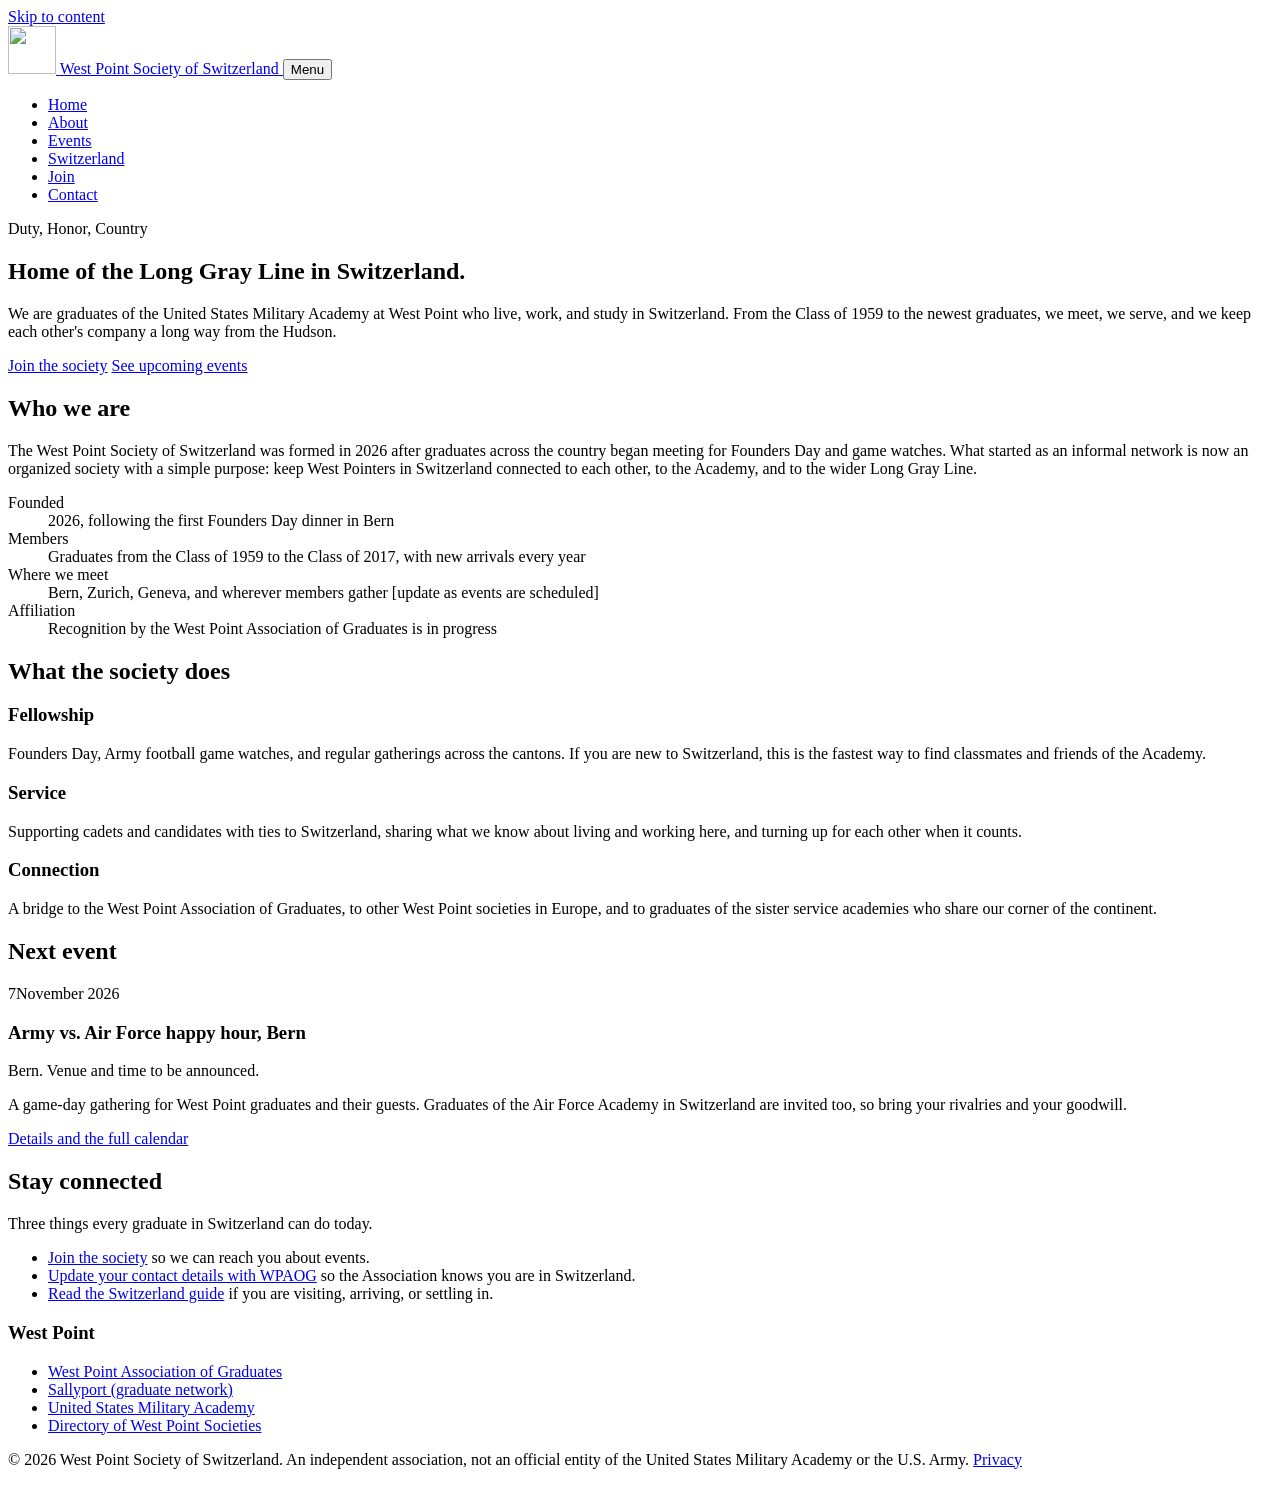
==== index.html @ eedc8dac "Add files via upload" ====
<!DOCTYPE html>
<html lang="en">
<head>
  <meta charset="utf-8">
  <meta name="viewport" content="width=device-width, initial-scale=1">
  <title>West Point Society of Switzerland</title>
  <meta name="description" content="The West Point Society of Switzerland connects graduates of the United States Military Academy at West Point who live, work, and study in Switzerland.">
  <meta property="og:title" content="West Point Society of Switzerland">
  <meta property="og:description" content="The West Point Society of Switzerland connects graduates of the United States Military Academy at West Point who live, work, and study in Switzerland.">
  <meta property="og:type" content="website">
  <link rel="canonical" href="https://westpointswitzerland.org/">
  <meta property="og:url" content="https://westpointswitzerland.org/">
  <meta property="og:image" content="https://westpointswitzerland.org/assets/og-image.png">
  <meta property="og:site_name" content="West Point Society of Switzerland">
  <link rel="icon" href="assets/logo.png" type="image/png">
  <link rel="stylesheet" href="css/style.css">
  <script type="application/ld+json">
  {
    "@context": "https://schema.org",
    "@type": "Organization",
    "name": "West Point Society of Switzerland",
    "url": "https://westpointswitzerland.org/",
    "logo": "https://westpointswitzerland.org/assets/logo.png",
    "description": "An association of graduates and friends of the United States Military Academy at West Point living in Switzerland.",
    "foundingDate": "2026",
    "areaServed": {"@type": "Country", "name": "Switzerland"},
    "parentOrganization": {
      "@type": "Organization",
      "name": "West Point Association of Graduates",
      "url": "https://www.westpointaog.org/"
    }
  }
  </script>
</head>
<body>
  <a class="skip-link" href="#main">Skip to content</a>

  <header class="site-header">
    <div class="wrap">
      <a class="brand" href="index.html">
        <img src="assets/logo.png" alt="" width="48" height="48">
        <span class="brand-name">West Point Society of Switzerland</span>
      </a>
      <button class="nav-toggle" aria-expanded="false" aria-controls="site-nav">Menu</button>
      <nav class="site-nav" id="site-nav" aria-label="Main">
        <ul>
          <li><a href="index.html" aria-current="page">Home</a></li>
          <li><a href="about.html">About</a></li>
          <li><a href="events.html">Events</a></li>
          <li><a href="switzerland.html">Switzerland</a></li>
          <li><a href="join.html">Join</a></li>
          <li><a href="contact.html">Contact</a></li>
        </ul>
      </nav>
    </div>
  </header>
  <div class="gray-line" aria-hidden="true"></div>

  <main id="main">
    <section class="hero">
      <div class="wrap">
        <p class="motto">Duty, Honor, Country</p>
        <h1>Home of the Long Gray Line in Switzerland.</h1>
        <p>We are graduates of the United States Military Academy at West Point who live, work, and study in Switzerland. From the Class of 1959 to the newest graduates, we meet, we serve, and we keep each other's company a long way from the Hudson.</p>
        <div class="hero-actions">
          <a class="btn btn-gold" href="join.html">Join the society</a>
          <a class="btn btn-outline" href="events.html">See upcoming events</a>
        </div>
      </div>
    </section>

    <section class="section">
      <div class="wrap split">
        <div>
          <h2>Who we are</h2>
        </div>
        <div>
          <p class="section-intro">The West Point Society of Switzerland was formed in 2026 after graduates across the country began meeting for Founders Day and game watches. What started as an informal network is now an organized society with a simple purpose: keep West Pointers in Switzerland connected to each other, to the Academy, and to the wider Long Gray Line.</p>
          <dl class="facts">
            <dt>Founded</dt><dd>2026, following the first Founders Day dinner in Bern</dd>
            <dt>Members</dt><dd>Graduates from the Class of 1959 to the Class of 2017, with new arrivals every year</dd>
            <dt>Where we meet</dt><dd>Bern, Zurich, Geneva, and wherever members gather [update as events are scheduled]</dd>
            <dt>Affiliation</dt><dd>Recognition by the West Point Association of Graduates is in progress</dd>
          </dl>
        </div>
      </div>
    </section>

    <section class="section section-alt">
      <div class="wrap">
        <h2>What the society does</h2>
        <div class="pillars">
          <div class="pillar">
            <h3>Fellowship</h3>
            <p>Founders Day, Army football game watches, and regular gatherings across the cantons. If you are new to Switzerland, this is the fastest way to find classmates and friends of the Academy.</p>
          </div>
          <div class="pillar">
            <h3>Service</h3>
            <p>Supporting cadets and candidates with ties to Switzerland, sharing what we know about living and working here, and turning up for each other when it counts.</p>
          </div>
          <div class="pillar">
            <h3>Connection</h3>
            <p>A bridge to the West Point Association of Graduates, to other West Point societies in Europe, and to graduates of the sister service academies who share our corner of the continent.</p>
          </div>
        </div>
      </div>
    </section>

    <section class="section">
      <div class="wrap split">
        <div>
          <h2>Next event</h2>
        </div>
        <div>
          <div class="event">
            <div class="event-date"><span class="day">7</span><span class="month">November 2026</span></div>
            <div>
              <h3>Army vs. Air Force happy hour, Bern</h3>
              <p class="meta">Bern. Venue and time to be announced.</p>
              <p>A game-day gathering for West Point graduates and their guests. Graduates of the Air Force Academy in Switzerland are invited too, so bring your rivalries and your goodwill.</p>
              <a href="events.html">Details and the full calendar</a>
            </div>
          </div>
        </div>
      </div>
    </section>

    <section class="section section-alt">
      <div class="wrap split">
        <div>
          <h2>Stay connected</h2>
        </div>
        <div>
          <p>Three things every graduate in Switzerland can do today.</p>
          <ul>
            <li><a href="join.html">Join the society</a> so we can reach you about events.</li>
            <li><a href="https://www.westpointaog.org/" rel="noopener">Update your contact details with WPAOG</a> so the Association knows you are in Switzerland.</li>
            <li><a href="switzerland.html">Read the Switzerland guide</a> if you are visiting, arriving, or settling in.</li>
          </ul>
        </div>
      </div>
    </section>

  </main>

  <footer class="site-footer">
    <div class="wrap">
      <div class="footer-grid">
        <div>
          <h3>West Point</h3>
          <ul>
            <li><a href="https://www.westpointaog.org/" rel="noopener">West Point Association of Graduates</a></li>
            <li><a href="https://sallyport.westpointaog.org/" rel="noopener">Sallyport (graduate network)</a></li>
            <li><a href="https://www.westpoint.edu/" rel="noopener">United States Military Academy</a></li>
            <li><a href="https://www.west-point.org/societies/" rel="noopener">Directory of West Point Societies</a></li>
          </ul>
        </div>
      </div>
      <div class="footer-legal">
        <p>&copy; 2026 West Point Society of Switzerland. An independent association, not an official entity of the United States Military Academy or the U.S. Army. <a href="privacy.html">Privacy</a></p>
      </div>
    </div>
  </footer>

  <script>
    (function () {
      var btn = document.querySelector('.nav-toggle');
      var nav = document.getElementById('site-nav');
      if (!btn || !nav) return;
      btn.addEventListener('click', function () {
        var open = nav.classList.toggle('open');
        btn.setAttribute('aria-expanded', open ? 'true' : 'false');
        btn.textContent = open ? 'Close' : 'Menu';
      });
    })();
  </script>
</body>
</html>
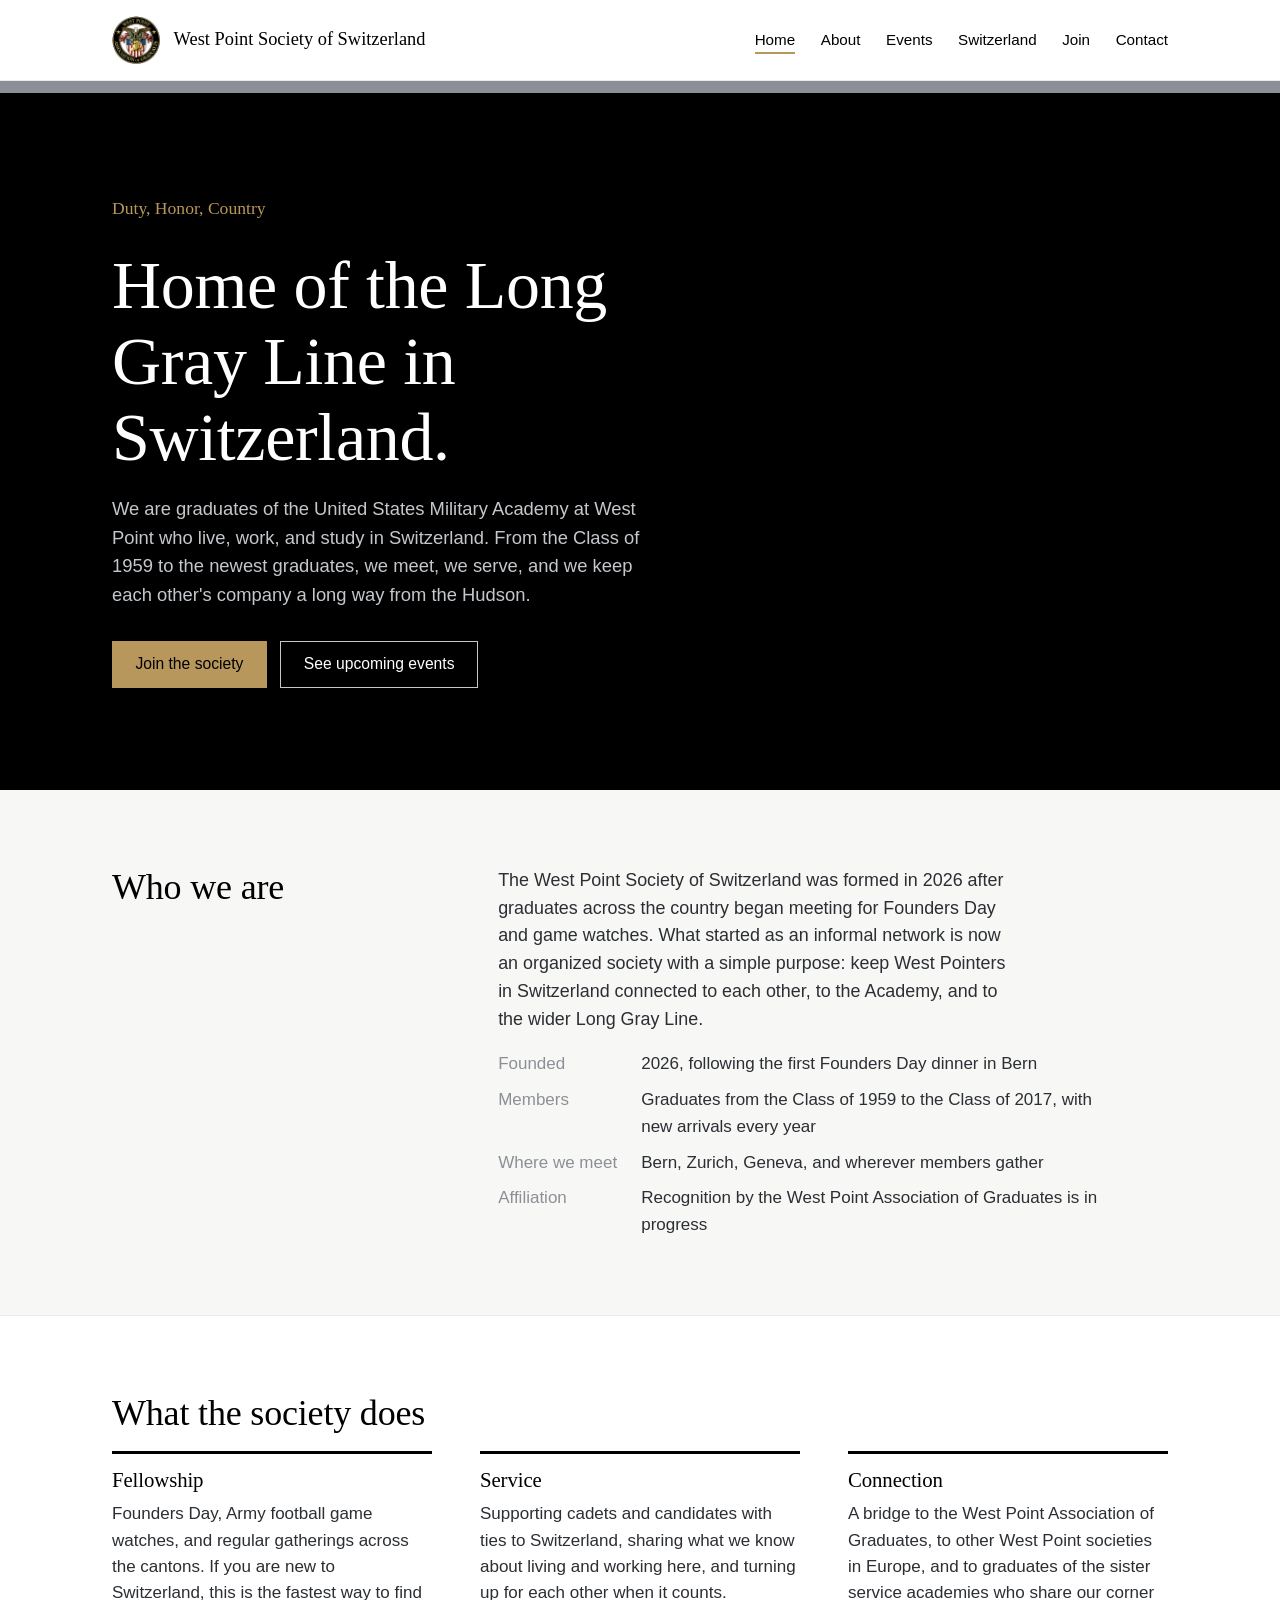
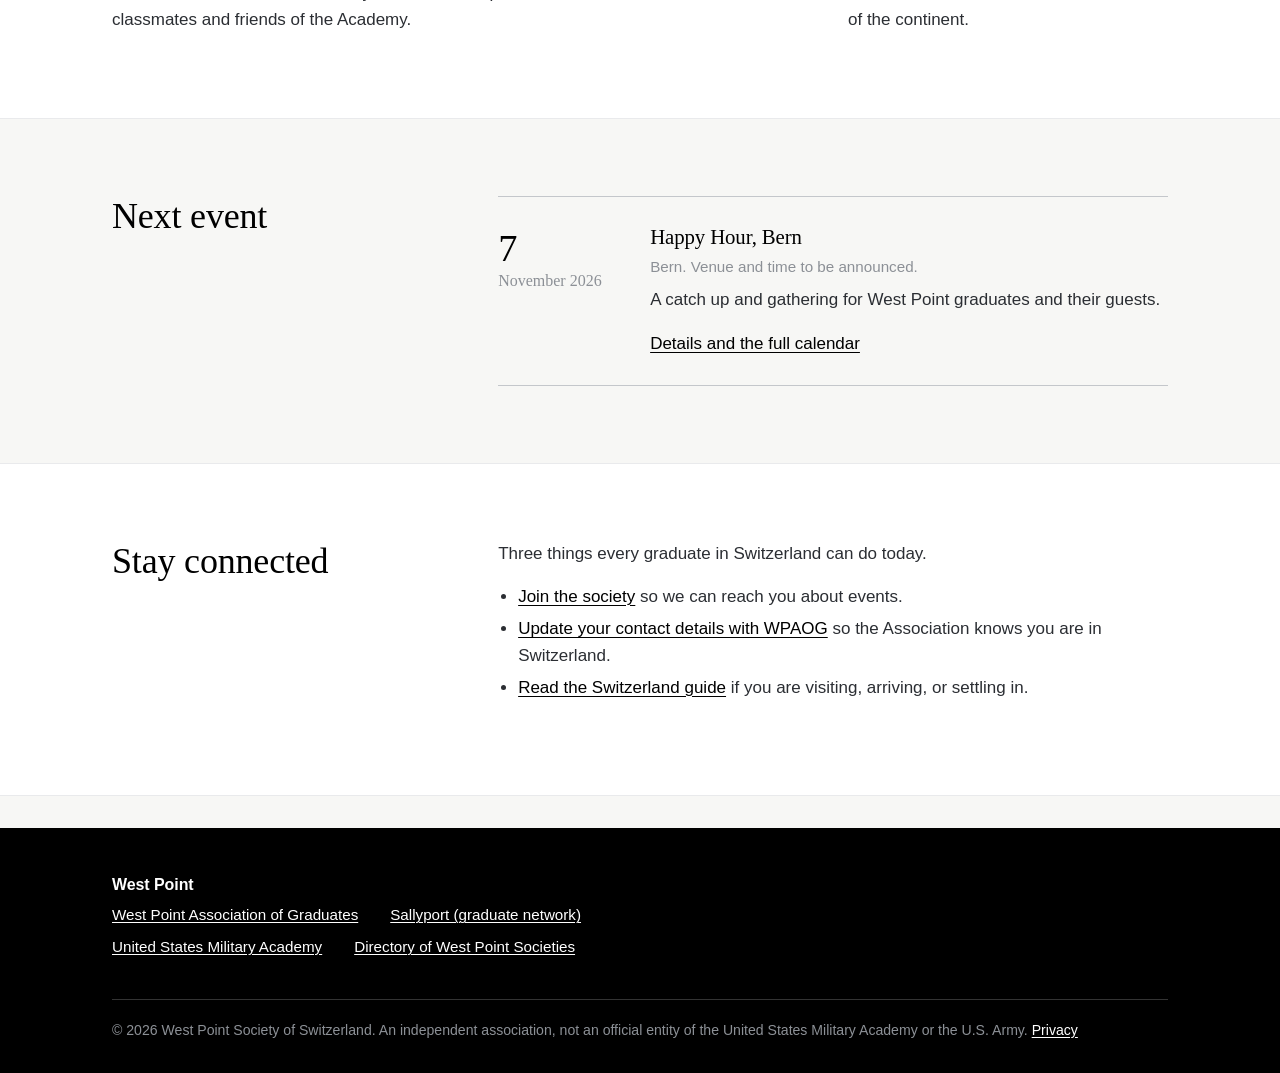
==== commit 92b3834a: "Revise event details in index.html Updated event title and description for clarity." ====
--- a/index.html
+++ b/index.html
@@ -79,7 +79,7 @@
           <dl class="facts">
             <dt>Founded</dt><dd>2026, following the first Founders Day dinner in Bern</dd>
             <dt>Members</dt><dd>Graduates from the Class of 1959 to the Class of 2017, with new arrivals every year</dd>
-            <dt>Where we meet</dt><dd>Bern, Zurich, Geneva, and wherever members gather [update as events are scheduled]</dd>
+            <dt>Where we meet</dt><dd>Bern, Zurich, Geneva, and wherever members gather </dd>
             <dt>Affiliation</dt><dd>Recognition by the West Point Association of Graduates is in progress</dd>
           </dl>
         </div>
@@ -115,9 +115,9 @@
           <div class="event">
             <div class="event-date"><span class="day">7</span><span class="month">November 2026</span></div>
             <div>
-              <h3>Army vs. Air Force happy hour, Bern</h3>
+              <h3>Happy Hour, Bern</h3>
               <p class="meta">Bern. Venue and time to be announced.</p>
-              <p>A game-day gathering for West Point graduates and their guests. Graduates of the Air Force Academy in Switzerland are invited too, so bring your rivalries and your goodwill.</p>
+              <p>A catch up and gathering for West Point graduates and their guests.</p>
               <a href="events.html">Details and the full calendar</a>
             </div>
           </div>
--- a/css/style.css
+++ b/css/style.css
@@ -0,0 +1,209 @@
+/* West Point Society of Switzerland
+   Shared stylesheet. Edit the tokens at the top to retheme the whole site. */
+
+:root {
+  --black: #000000;
+  --ink: #2b2e33;
+  --gray: #8c9096;        /* cadet gray, the "gray line" band */
+  --gray-mid: #c4c7cb;
+  --gray-light: #e9eaec;
+  --paper: #f7f7f5;
+  --white: #ffffff;
+  --gold: #b7975b;
+  --gold-dark: #927541;
+  --red: #da291c;         /* Swiss red, used only in the cross mark */
+
+  --serif: "Iowan Old Style", "Palatino Linotype", Palatino, "Book Antiqua", Georgia, serif;
+  --sans: "Helvetica Neue", Helvetica, Arial, sans-serif;
+
+  --measure: 64ch;
+  --gutter: clamp(1.25rem, 4vw, 3rem);
+  --wrap: 72rem;
+}
+
+*, *::before, *::after { box-sizing: border-box; }
+
+html { scroll-behavior: smooth; }
+@media (prefers-reduced-motion: reduce) {
+  html { scroll-behavior: auto; }
+  *, *::before, *::after { transition: none !important; animation: none !important; }
+}
+
+body {
+  margin: 0;
+  font-family: var(--sans);
+  font-size: 1.0625rem;
+  line-height: 1.55;
+  color: var(--ink);
+  background: var(--paper);
+}
+
+img { max-width: 100%; height: auto; display: block; }
+
+a { color: var(--black); text-decoration-thickness: 1px; text-underline-offset: 0.15em; }
+a:hover { color: var(--gold-dark); }
+a:focus-visible, button:focus-visible, input:focus-visible, textarea:focus-visible, select:focus-visible {
+  outline: 3px solid var(--gold);
+  outline-offset: 2px;
+}
+
+h1, h2, h3 {
+  font-family: var(--serif);
+  color: var(--black);
+  line-height: 1.12;
+  margin: 0 0 0.5em;
+  font-weight: 500;
+  letter-spacing: -0.005em;
+}
+h1 { font-size: clamp(2.25rem, 5.5vw, 4.25rem); }
+h2 { font-size: clamp(1.6rem, 3vw, 2.25rem); }
+h3 { font-size: 1.3rem; }
+p { margin: 0 0 1em; max-width: var(--measure); }
+ul, ol { padding-left: 1.25rem; max-width: var(--measure); }
+li { margin-bottom: 0.35em; }
+
+.skip-link {
+  position: absolute; left: -999px; top: 0;
+  background: var(--black); color: var(--white); padding: 0.5rem 1rem;
+}
+.skip-link:focus { left: 1rem; top: 1rem; z-index: 100; }
+
+.wrap { max-width: var(--wrap); margin: 0 auto; padding: 0 var(--gutter); }
+
+/* Header */
+.site-header { background: var(--white); border-bottom: 1px solid var(--gray-light); }
+.site-header .wrap {
+  display: flex; align-items: center; justify-content: space-between;
+  gap: 1rem; min-height: 5rem;
+}
+.brand { display: flex; align-items: center; gap: 0.85rem; text-decoration: none; color: var(--black); }
+.brand img, .brand svg { width: 3rem; height: 3rem; flex: none; }
+.brand-name { font-family: var(--serif); font-size: 1.15rem; line-height: 1.15; }
+.brand-name small { display: block; font-family: var(--sans); font-size: 0.78rem; color: var(--gray); }
+
+.nav-toggle {
+  display: none; background: none; border: 1px solid var(--gray-mid);
+  padding: 0.5rem 0.75rem; font: inherit; cursor: pointer; color: var(--black);
+}
+.site-nav ul { list-style: none; margin: 0; padding: 0; display: flex; gap: 1.6rem; max-width: none; }
+.site-nav li { margin: 0; }
+.site-nav a { text-decoration: none; font-size: 0.95rem; padding: 0.25rem 0; border-bottom: 2px solid transparent; }
+.site-nav a[aria-current="page"] { border-bottom-color: var(--gold); }
+.site-nav a:hover { border-bottom-color: var(--gray); color: var(--black); }
+
+@media (max-width: 760px) {
+  .nav-toggle { display: inline-block; }
+  .site-nav { display: none; width: 100%; }
+  .site-nav.open { display: block; }
+  .site-header .wrap { flex-wrap: wrap; }
+  .site-nav ul { flex-direction: column; gap: 0; padding: 0.5rem 0 1rem; }
+  .site-nav a { display: block; padding: 0.7rem 0; border-bottom: 1px solid var(--gray-light); }
+  .site-nav a[aria-current="page"] { border-bottom-color: var(--gold); }
+}
+
+/* The gray line: a band that runs under the header on every page */
+.gray-line { height: 0.75rem; background: var(--gray); }
+
+/* Hero */
+.hero { background: var(--black); color: var(--white); padding: clamp(3rem, 8vw, 6.5rem) 0; }
+.hero h1 { color: var(--white); max-width: 18ch; margin-bottom: 1.25rem; }
+.hero p { color: var(--gray-mid); font-size: 1.15rem; max-width: 52ch; }
+.hero .motto { font-family: var(--serif); color: var(--gold); font-size: 1.1rem; margin-bottom: 1.5rem; }
+.hero-actions { display: flex; flex-wrap: wrap; gap: 0.85rem; margin-top: 2rem; }
+
+.page-hero { background: var(--black); color: var(--white); padding: clamp(2rem, 4.5vw, 3.25rem) 0; }
+.page-hero h1 { margin-bottom: 0; }
+.page-hero h1 { color: var(--white); }
+.page-hero p { color: var(--gray-mid); font-size: 1.1rem; margin: 0; }
+
+/* Buttons */
+.btn {
+  display: inline-block; padding: 0.8rem 1.4rem; font: inherit; font-size: 0.98rem;
+  text-decoration: none; cursor: pointer; border: 1px solid transparent; line-height: 1.2;
+}
+.btn-gold { background: var(--gold); color: var(--black); border-color: var(--gold); }
+.btn-gold:hover { background: var(--gold-dark); border-color: var(--gold-dark); color: var(--white); }
+.btn-outline { background: transparent; color: var(--white); border-color: var(--gray-mid); }
+.btn-outline:hover { border-color: var(--white); color: var(--white); }
+.btn-dark { background: var(--black); color: var(--white); border-color: var(--black); }
+.btn-dark:hover { background: var(--ink); color: var(--white); }
+
+/* Sections */
+.section { padding: clamp(2.75rem, 6vw, 5rem) 0; }
+.section-alt { background: var(--white); border-top: 1px solid var(--gray-light); border-bottom: 1px solid var(--gray-light); }
+.section-intro { max-width: 52ch; color: var(--ink); font-size: 1.12rem; }
+
+/* Two-column: a narrow left column for the heading, wide right column for content */
+.split { display: grid; grid-template-columns: minmax(0, 1fr) minmax(0, 2fr); gap: clamp(1.5rem, 4vw, 4rem); align-items: start; }
+.split > :first-child { position: sticky; top: 1.5rem; }
+@media (max-width: 760px) {
+  .split { grid-template-columns: 1fr; }
+  .split > :first-child { position: static; }
+}
+
+/* Pillars on the home page */
+.pillars { display: grid; grid-template-columns: repeat(auto-fit, minmax(15rem, 1fr)); gap: 2rem 3rem; }
+.pillar h3 { border-top: 3px solid var(--black); padding-top: 0.85rem; margin-top: 0; }
+.pillar p { margin-bottom: 0.5em; }
+
+/* Events */
+.event { display: grid; grid-template-columns: 8rem minmax(0, 1fr); gap: 1.5rem; padding: 1.75rem 0; border-top: 1px solid var(--gray-mid); }
+.event:last-child { border-bottom: 1px solid var(--gray-mid); }
+.event-date { font-family: var(--serif); line-height: 1.2; }
+.event-date .day { display: block; font-size: 2.4rem; color: var(--black); }
+.event-date .month { display: block; font-size: 1rem; color: var(--gray); }
+.event h3 { margin-bottom: 0.3em; }
+.event .meta { color: var(--gray); font-size: 0.95rem; margin-bottom: 0.6em; }
+.event.past { opacity: 0.85; }
+.event.past .event-date .day { color: var(--gray); }
+@media (max-width: 560px) {
+  .event { grid-template-columns: 1fr; gap: 0.5rem; }
+  .event-date .day { display: inline; font-size: 1.3rem; }
+  .event-date .month { display: inline; margin-left: 0.4rem; }
+}
+
+/* Leadership list */
+.people { list-style: none; padding: 0; margin: 0; max-width: none; display: grid; grid-template-columns: repeat(auto-fit, minmax(14rem, 1fr)); gap: 1.5rem 2rem; }
+.people li { margin: 0; border-top: 1px solid var(--gray-mid); padding-top: 0.8rem; }
+.people .name { font-family: var(--serif); font-size: 1.2rem; color: var(--black); display: block; }
+.people .role { color: var(--gray); font-size: 0.95rem; }
+
+/* Definition-style facts */
+.facts { display: grid; grid-template-columns: max-content 1fr; gap: 0.6rem 1.5rem; margin: 0; max-width: var(--measure); }
+.facts dt { color: var(--gray); }
+.facts dd { margin: 0; }
+@media (max-width: 480px) { .facts { grid-template-columns: 1fr; gap: 0.15rem 0; } .facts dd { margin-bottom: 0.7rem; } }
+
+/* Forms (Netlify Forms) */
+.form { max-width: 40rem; }
+.form-row { margin-bottom: 1.25rem; }
+.form label { display: block; font-size: 0.95rem; margin-bottom: 0.35rem; color: var(--black); }
+.form input[type="text"], .form input[type="email"], .form input[type="tel"], .form select, .form textarea {
+  width: 100%; padding: 0.7rem 0.8rem; font: inherit; color: var(--ink);
+  background: var(--white); border: 1px solid var(--gray-mid); border-radius: 0;
+}
+.form textarea { min-height: 9rem; resize: vertical; }
+.form .hint { color: var(--gray); font-size: 0.9rem; margin-top: 0.3rem; }
+.form .check { display: flex; gap: 0.6rem; align-items: flex-start; }
+.form .check input { margin-top: 0.3rem; }
+.form .check label { margin: 0; font-size: 0.95rem; }
+.honeypot { position: absolute; left: -9999px; }
+
+/* Notice box */
+.notice { border-left: 4px solid var(--gold); background: var(--white); padding: 1rem 1.25rem; max-width: var(--measure); }
+.notice p:last-child { margin-bottom: 0; }
+
+/* Footer */
+.site-footer { background: var(--black); color: var(--gray-mid); padding: 3rem 0 2rem; margin-top: 2rem; font-size: 0.95rem; }
+.site-footer a { color: var(--white); }
+.site-footer a:hover { color: var(--gold); }
+.footer-grid { display: grid; grid-template-columns: 1fr; gap: 2rem; }
+.site-footer h3 { color: var(--white); font-size: 1rem; font-family: var(--sans); font-weight: 600; margin-bottom: 0.6rem; }
+.site-footer ul { list-style: none; padding: 0; margin: 0; display: flex; flex-wrap: wrap; gap: 0.5rem 2rem; }
+.site-footer li { margin: 0; }
+.site-footer p { max-width: 48ch; }
+.footer-mark { display: flex; align-items: center; gap: 0.75rem; margin-bottom: 1rem; font-family: var(--serif); color: var(--white); font-size: 1.1rem; }
+.footer-mark svg { width: 1.6rem; height: 1.6rem; }
+.footer-legal { border-top: 1px solid #333; margin-top: 2.5rem; padding-top: 1.25rem; display: flex; flex-wrap: wrap; justify-content: space-between; gap: 0.75rem; color: var(--gray); font-size: 0.88rem; }
+.footer-legal p { margin: 0; max-width: none; }
+
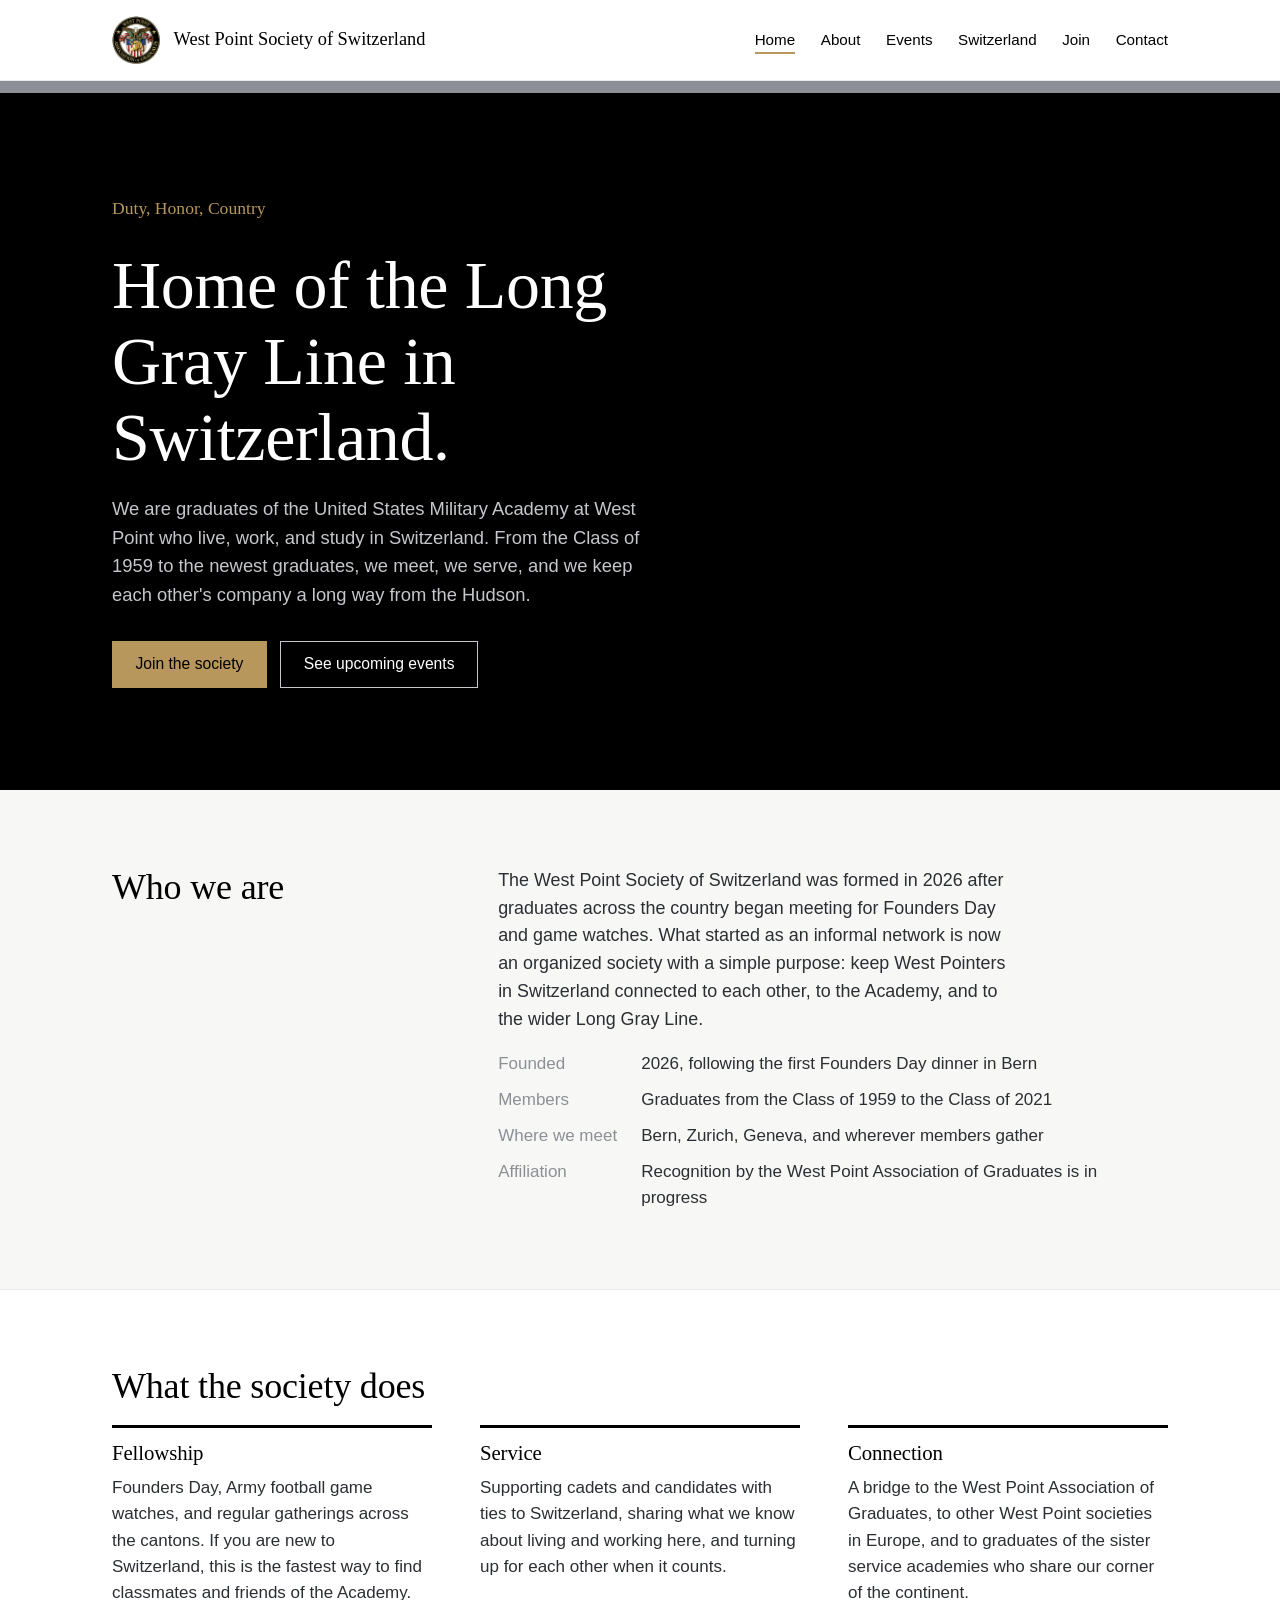
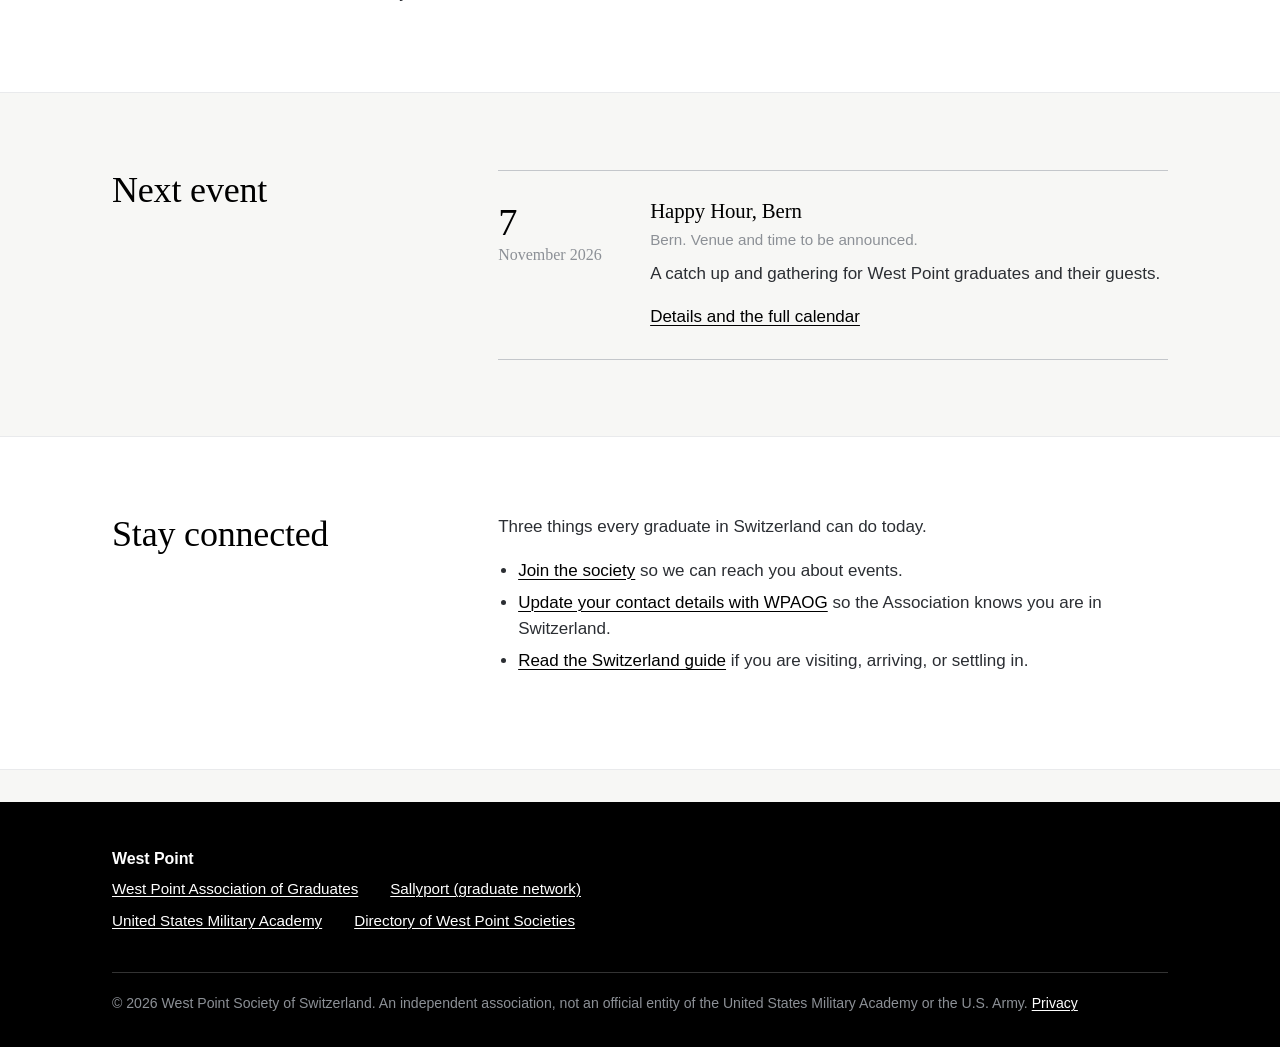
==== commit f044254e: "Update member graduation year range in index.html" ====
--- a/index.html
+++ b/index.html
@@ -78,7 +78,7 @@
           <p class="section-intro">The West Point Society of Switzerland was formed in 2026 after graduates across the country began meeting for Founders Day and game watches. What started as an informal network is now an organized society with a simple purpose: keep West Pointers in Switzerland connected to each other, to the Academy, and to the wider Long Gray Line.</p>
           <dl class="facts">
             <dt>Founded</dt><dd>2026, following the first Founders Day dinner in Bern</dd>
-            <dt>Members</dt><dd>Graduates from the Class of 1959 to the Class of 2017, with new arrivals every year</dd>
+            <dt>Members</dt><dd>Graduates from the Class of 1959 to the Class of 2021 </dd>
             <dt>Where we meet</dt><dd>Bern, Zurich, Geneva, and wherever members gather </dd>
             <dt>Affiliation</dt><dd>Recognition by the West Point Association of Graduates is in progress</dd>
           </dl>
